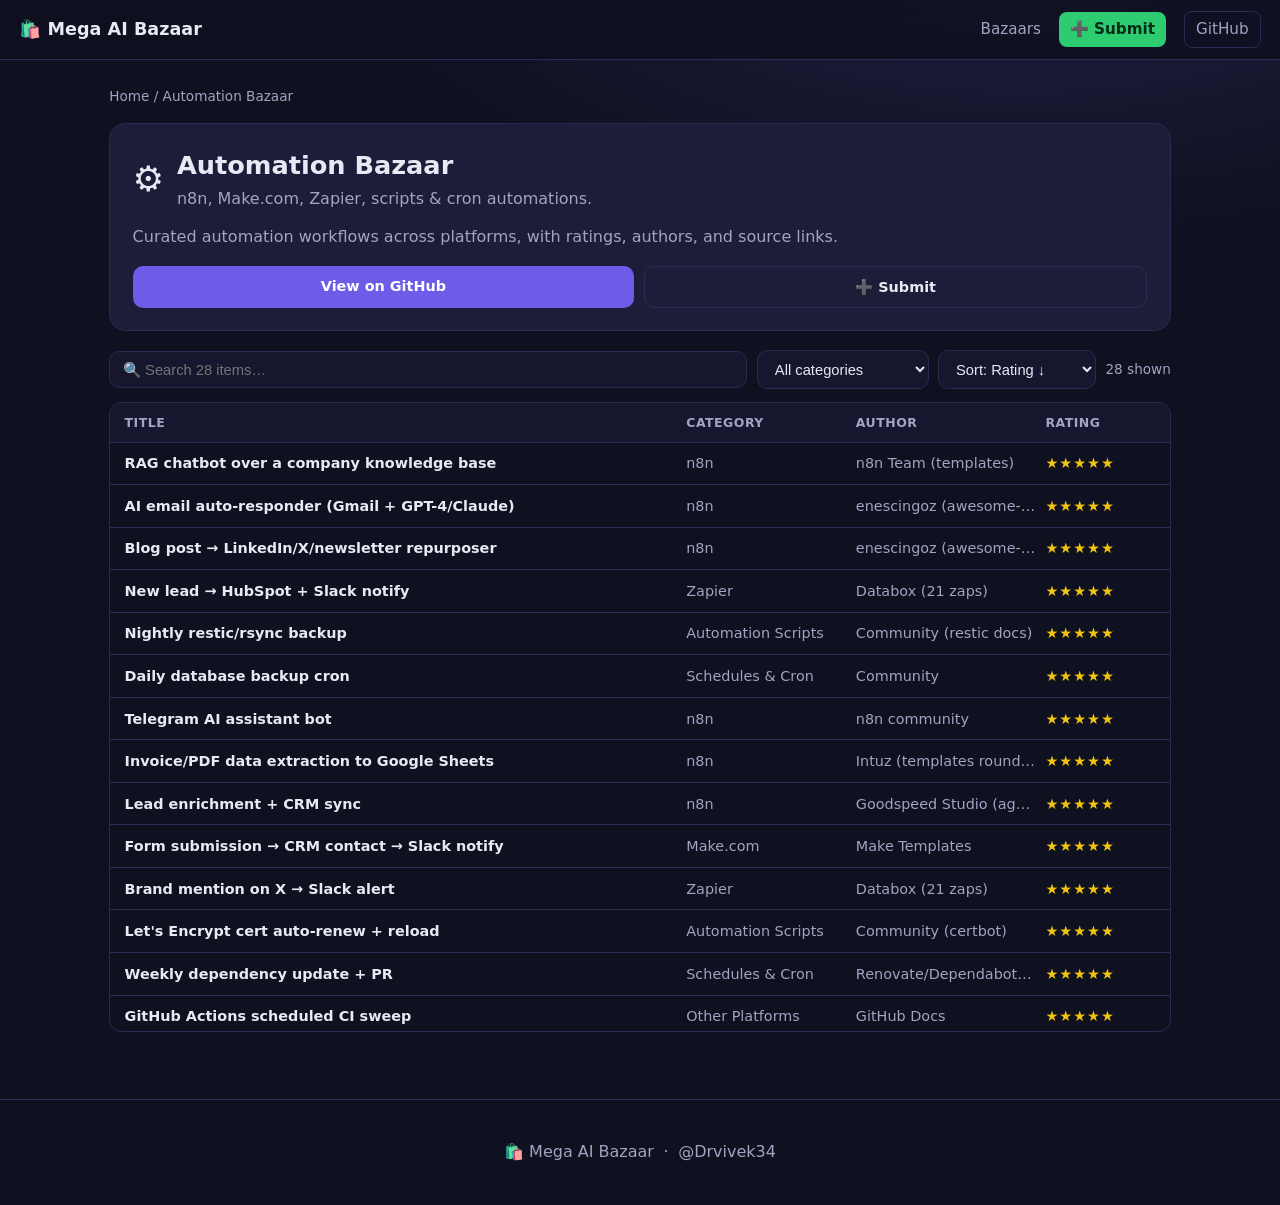
==== b/automation.html @ 2bdaaba1 "feat: per-bazaar item pages (scrollable/searchable) + catalogs + SEO (sitemap, robots, OG, JSON-LD) " ====
<!DOCTYPE html>
<html lang="en">
<head>
<meta charset="UTF-8"/>
<meta name="viewport" content="width=device-width, initial-scale=1.0"/>
<title>Automation Bazaar — all items | Mega AI Bazaar</title>
<meta name="description" content="Curated automation workflows across platforms, with ratings, authors, and source links."/>
<meta name="keywords" content="Automation Bazaar, AI, open source, n8n, make-com, zapier, scripts, schedules-cron, other-platforms"/>
<link rel="canonical" href="https://drvivek34.github.io/Mega-AI-Bazaar/b/automation.html"/>
<meta property="og:type" content="website"/>
<meta property="og:title" content="Automation Bazaar — Mega AI Bazaar"/>
<meta property="og:description" content="Curated automation workflows across platforms, with ratings, authors, and source links."/>
<meta property="og:url" content="https://drvivek34.github.io/Mega-AI-Bazaar/b/automation.html"/>
<meta name="twitter:card" content="summary"/>
<link rel="stylesheet" href="../style.css"/>
<link rel="icon" href="data:image/svg+xml,<svg xmlns='http://www.w3.org/2000/svg' viewBox='0 0 100 100'><text y='.9em' font-size='90'>⚙️</text></svg>"/>
<script type="application/ld+json">
{
  "@context": "https://schema.org",
  "@type": "CollectionPage",
  "name": "Automation Bazaar \u2014 Mega AI Bazaar",
  "description": "Curated automation workflows across platforms, with ratings, authors, and source links.",
  "url": "https://drvivek34.github.io/Mega-AI-Bazaar/b/automation.html",
  "isPartOf": {
    "@type": "WebSite",
    "name": "Mega AI Bazaar",
    "url": "https://drvivek34.github.io/Mega-AI-Bazaar/"
  }
}
</script>
</head>
<body>
<header class="topbar">
  <a class="brand" href="../index.html">🛍️ <span>Mega AI Bazaar</span></a>
  <nav class="nav">
    <a href="../index.html#bazaars">Bazaars</a>
    <a class="nav-cta" href="https://github.com/Drvivek34/Automation-Bazaar/issues/new/choose" target="_blank" rel="noopener">➕ Submit</a>
    <a class="nav-gh" href="https://github.com/Drvivek34/Automation-Bazaar" target="_blank" rel="noopener">GitHub</a>
  </nav>
</header>
<main class="bz-page">
  <p class="breadcrumb"><a href="../index.html">Home</a> / <span id="crumb">Automation Bazaar</span></p>
  <section id="hero" class="bz-hero"></section>
  <section id="controls" class="bz-controls"></section>
  <section id="app" class="bz-list"></section>
</main>
<footer class="footer"><a href="../index.html">🛍️ Mega AI Bazaar</a> · <a href="https://github.com/Drvivek34" target="_blank" rel="noopener">@Drvivek34</a></footer>
<script>window.BAZAAR_ID="automation";</script>
<script src="../bazaar.js"></script>
</body>
</html>
---- style.css ----
:root{
  --bg:#0f1020; --bg2:#16172e; --card:#1c1d38; --ink:#e9e9f5; --muted:#a3a3c2;
  --accent:#6C5CE7; --line:#2a2b50; --cta:#2ecc71;
}
*{box-sizing:border-box}
html{scroll-behavior:smooth}
body{margin:0;font-family:system-ui,-apple-system,Segoe UI,Roboto,Inter,sans-serif;
  background:radial-gradient(1200px 600px at 80% -10%,#23244a 0,var(--bg) 60%);
  color:var(--ink);line-height:1.55}
a{color:inherit;text-decoration:none}

.topbar{position:sticky;top:0;z-index:10;display:flex;align-items:center;justify-content:space-between;
  padding:.7rem 1.2rem;background:rgba(15,16,32,.85);backdrop-filter:blur(8px);border-bottom:1px solid var(--line)}
.brand{font-weight:800;font-size:1.1rem;display:flex;gap:.4rem;align-items:center}
.nav{display:flex;gap:1.1rem;align-items:center;font-size:.95rem}
.nav a{color:var(--muted)}
.nav a:hover{color:var(--ink)}
.nav-cta{background:var(--cta);color:#062b16 !important;font-weight:700;padding:.35rem .7rem;border-radius:8px}
.nav-gh{border:1px solid var(--line);padding:.35rem .7rem;border-radius:8px}

.hero{max-width:880px;margin:0 auto;padding:4rem 1.2rem 2rem;text-align:center}
.hero h1{font-size:clamp(2rem,5vw,3.2rem);margin:0 0 .6rem;letter-spacing:-.02em}
.sub{color:var(--muted);font-size:1.1rem;max-width:680px;margin:0 auto 1.6rem}
.search-wrap{max-width:560px;margin:0 auto}
#search{width:100%;padding:.9rem 1.1rem;border-radius:14px;border:1px solid var(--line);
  background:var(--bg2);color:var(--ink);font-size:1rem;outline:none}
#search:focus{border-color:var(--accent);box-shadow:0 0 0 3px rgba(108,92,231,.25)}
.counts{color:var(--muted);font-size:.85rem;margin-top:.8rem}

.grid{max-width:1100px;margin:1rem auto;padding:0 1.2rem;display:grid;
  grid-template-columns:repeat(auto-fill,minmax(300px,1fr));gap:1.1rem}
.card{background:var(--card);border:1px solid var(--line);border-radius:16px;padding:1.2rem;
  display:flex;flex-direction:column;transition:transform .15s,border-color .15s}
.card:hover{transform:translateY(-3px);border-color:var(--accent)}
.card .top{display:flex;align-items:center;gap:.6rem;margin-bottom:.4rem}
.card .emoji{font-size:1.6rem}
.card h3{margin:0;font-size:1.2rem}
.card .tag{color:var(--muted);font-size:.92rem;margin:.2rem 0 .7rem}
.chips{display:flex;flex-wrap:wrap;gap:.35rem;margin:.4rem 0 1rem}
.chip{font-size:.72rem;background:var(--bg2);border:1px solid var(--line);color:var(--muted);
  padding:.18rem .5rem;border-radius:999px}
.card .actions{margin-top:auto;display:flex;gap:.6rem}
.btn{flex:1;text-align:center;padding:.55rem;border-radius:10px;font-weight:600;font-size:.9rem}
.btn-primary{background:var(--accent);color:#fff}
.btn-ghost{border:1px solid var(--line);color:var(--ink)}
.btn-ghost:hover{border-color:var(--accent)}

.panel{max-width:1000px;margin:2.5rem auto;padding:0 1.2rem}
.panel h2{font-size:1.5rem}
.submit-grid{display:grid;grid-template-columns:repeat(auto-fill,minmax(240px,1fr));gap:.7rem;margin-top:1rem}
.submit-grid a{background:var(--card);border:1px solid var(--line);border-radius:12px;padding:.8rem 1rem;font-weight:600}
.submit-grid a:hover{border-color:var(--cta)}
.muted{color:var(--muted);font-size:.9rem}
code{background:var(--bg2);padding:.1rem .35rem;border-radius:6px;border:1px solid var(--line)}

.footer{text-align:center;color:var(--muted);padding:2.5rem 1rem;border-top:1px solid var(--line);
  margin-top:3rem;display:flex;gap:.6rem;justify-content:center}
.hidden{display:none !important}
mark{background:var(--accent);color:#fff;border-radius:3px;padding:0 .1rem}

/* ---- per-bazaar pages ---- */
.bz-page{max-width:1100px;margin:0 auto;padding:1.2rem}
.breadcrumb{color:var(--muted);font-size:.85rem;margin:.4rem 0 1rem}
.bz-hero{background:var(--card);border:1px solid var(--line);border-radius:16px;padding:1.4rem;margin-bottom:1.2rem}
.bz-top{display:flex;gap:.8rem;align-items:center}
.bz-emoji{font-size:2.2rem}
.bz-top h1{margin:0;font-size:1.6rem}
.bz-tag{margin:.1rem 0 0;color:var(--muted)}
.bz-desc{color:var(--muted);margin:.8rem 0 1rem}
.bz-actions{display:flex;gap:.6rem;flex-wrap:wrap}
.bz-controls{display:flex;gap:.6rem;flex-wrap:wrap;align-items:center;margin-bottom:.8rem}
.bz-controls input,.bz-controls select{padding:.6rem .8rem;border-radius:10px;border:1px solid var(--line);
  background:var(--bg2);color:var(--ink);font-size:.92rem;outline:none}
.bz-controls input{flex:1;min-width:220px}
.bz-controls input:focus,.bz-controls select:focus{border-color:var(--accent)}
.count{color:var(--muted);font-size:.85rem}
.rows{list-style:none;margin:0;padding:0;max-height:70vh;overflow:auto;border:1px solid var(--line);border-radius:12px}
.row{display:grid;grid-template-columns:1fr 160px 180px 110px;gap:.6rem;align-items:center;
  padding:.6rem .9rem;border-bottom:1px solid var(--line);font-size:.9rem}
.row:last-child{border-bottom:none}
.row.head{position:sticky;top:0;background:var(--bg2);color:var(--muted);font-weight:700;font-size:.78rem;text-transform:uppercase;letter-spacing:.04em}
.row:hover:not(.head){background:var(--bg2)}
.r-title{font-weight:600}
.r-cat{color:var(--muted)}
.r-auth{color:var(--muted);overflow:hidden;text-overflow:ellipsis;white-space:nowrap}
.r-rate{color:#f1c40f;letter-spacing:1px}
.notice{background:var(--card);border:1px dashed var(--line);border-radius:12px;padding:1rem;color:var(--muted);margin:.6rem 0}
.cat-grid{display:grid;grid-template-columns:repeat(auto-fill,minmax(220px,1fr));gap:.6rem;margin-top:1rem}
.cat-card{display:flex;justify-content:space-between;background:var(--card);border:1px solid var(--line);
  border-radius:12px;padding:.8rem 1rem;text-transform:capitalize}
.cat-card:hover{border-color:var(--accent)}
.cat-card .arrow{color:var(--muted)}
@media(max-width:640px){.row{grid-template-columns:1fr 90px;}.row .r-cat,.row .r-auth{display:none}}
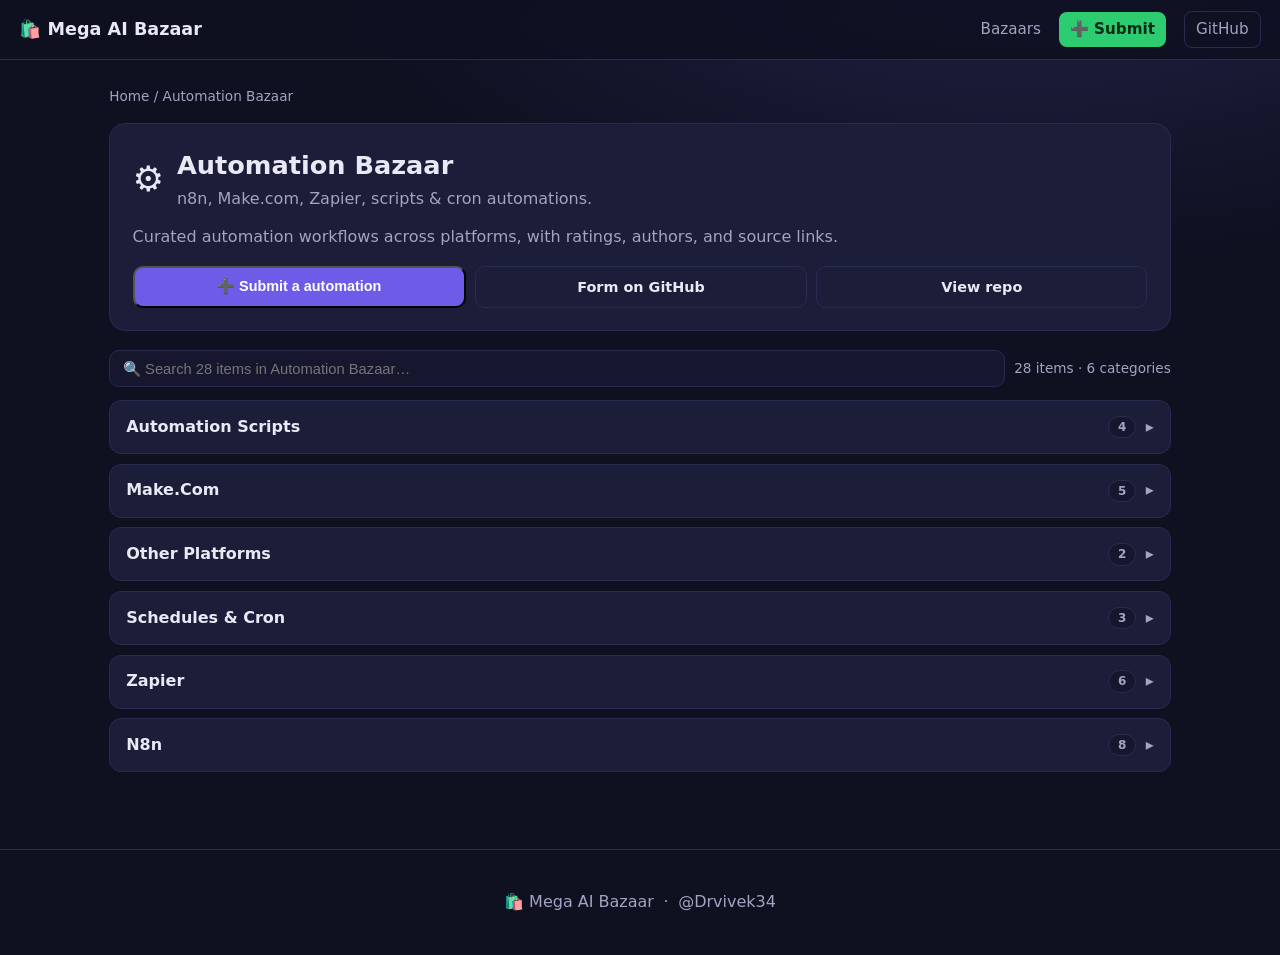
==== commit 6ab38e07: "feat: Supabase backend for shared ratings + on-site submissions (graceful static fallback) Co-Author" ====
--- a/b/automation.html
+++ b/b/automation.html
@@ -46,6 +46,8 @@
 </main>
 <footer class="footer"><a href="../index.html">🛍️ Mega AI Bazaar</a> · <a href="https://github.com/Drvivek34" target="_blank" rel="noopener">@Drvivek34</a></footer>
 <script>window.BAZAAR_ID="automation";</script>
+<script src="../config.js"></script>
+<script src="../supabase.js"></script>
 <script src="../bazaar.js"></script>
 </body>
 </html>
--- a/style.css
+++ b/style.css
@@ -91,3 +91,46 @@
 .cat-card:hover{border-color:var(--accent)}
 .cat-card .arrow{color:var(--muted)}
 @media(max-width:640px){.row{grid-template-columns:1fr 90px;}.row .r-cat,.row .r-auth{display:none}}
+
+/* ---- home: search + scope dropdown ---- */
+.search-wrap{display:flex;gap:.5rem;max-width:640px;margin:0 auto}
+#scope{padding:.9rem .7rem;border-radius:14px;border:1px solid var(--line);background:var(--bg2);color:var(--ink);font-size:.95rem;outline:none;cursor:pointer}
+#scope:focus{border-color:var(--accent)}
+.results{max-width:1000px;margin:1rem auto;padding:0 1.2rem}
+.res-head{color:var(--muted);font-size:.9rem;margin-bottom:.6rem}
+
+/* ---- accordions (click to reveal) ---- */
+.acc{background:var(--card);border:1px solid var(--line);border-radius:12px;margin-bottom:.6rem;overflow:hidden}
+.acc>summary{cursor:pointer;padding:.85rem 1rem;font-weight:600;text-transform:capitalize;list-style:none;display:flex;justify-content:space-between;align-items:center}
+.acc>summary::-webkit-details-marker{display:none}
+.acc>summary::after{content:"▸";color:var(--muted);transition:transform .15s}
+.acc[open]>summary::after{transform:rotate(90deg)}
+.acc-n{background:var(--bg2);border:1px solid var(--line);color:var(--muted);border-radius:999px;padding:.05rem .55rem;font-size:.75rem;margin-left:auto;margin-right:.6rem}
+.acc-body{border-top:1px solid var(--line)}
+.acc-body .rows{max-height:55vh;border:none;border-radius:0}
+
+/* ---- clickable stars ---- */
+.stars{white-space:nowrap;cursor:pointer;user-select:none}
+.star{color:#555;font-size:1rem;padding:0 .02rem}
+.star.on{color:#f1c40f}
+.star.mine{color:#ffd84d}
+.star:hover{color:#f1c40f}
+.stars:has(.star:hover) .star{color:#555}
+.stars:has(.star:nth-child(1):hover) .star:nth-child(-n+1),
+.stars:has(.star:nth-child(2):hover) .star:nth-child(-n+2),
+.stars:has(.star:nth-child(3):hover) .star:nth-child(-n+3),
+.stars:has(.star:nth-child(4):hover) .star:nth-child(-n+4),
+.stars:has(.star:nth-child(5):hover) .star:nth-child(-n+5){color:#f1c40f}
+
+/* ---- submit panel ---- */
+.submit-panel{margin-top:1rem;background:var(--bg2);border:1px solid var(--line);border-radius:12px;padding:1rem}
+.submit-panel h3{margin:.2rem 0 .3rem}
+.submit-panel label{display:block;font-size:.85rem;color:var(--muted);margin:.5rem 0 .1rem}
+.submit-panel input,.submit-panel select,.submit-panel textarea{width:100%;padding:.5rem .6rem;border-radius:8px;border:1px solid var(--line);background:var(--card);color:var(--ink);font-size:.9rem}
+.submit-panel .btn{margin-top:.8rem}
+
+/* ---- toast ---- */
+#toast{position:fixed;bottom:20px;left:50%;transform:translateX(-50%) translateY(20px);background:var(--card);
+  border:1px solid var(--accent);color:var(--ink);padding:.7rem 1rem;border-radius:10px;opacity:0;pointer-events:none;
+  transition:.25s;z-index:50;font-size:.9rem}
+#toast.show{opacity:1;transform:translateX(-50%) translateY(0)}
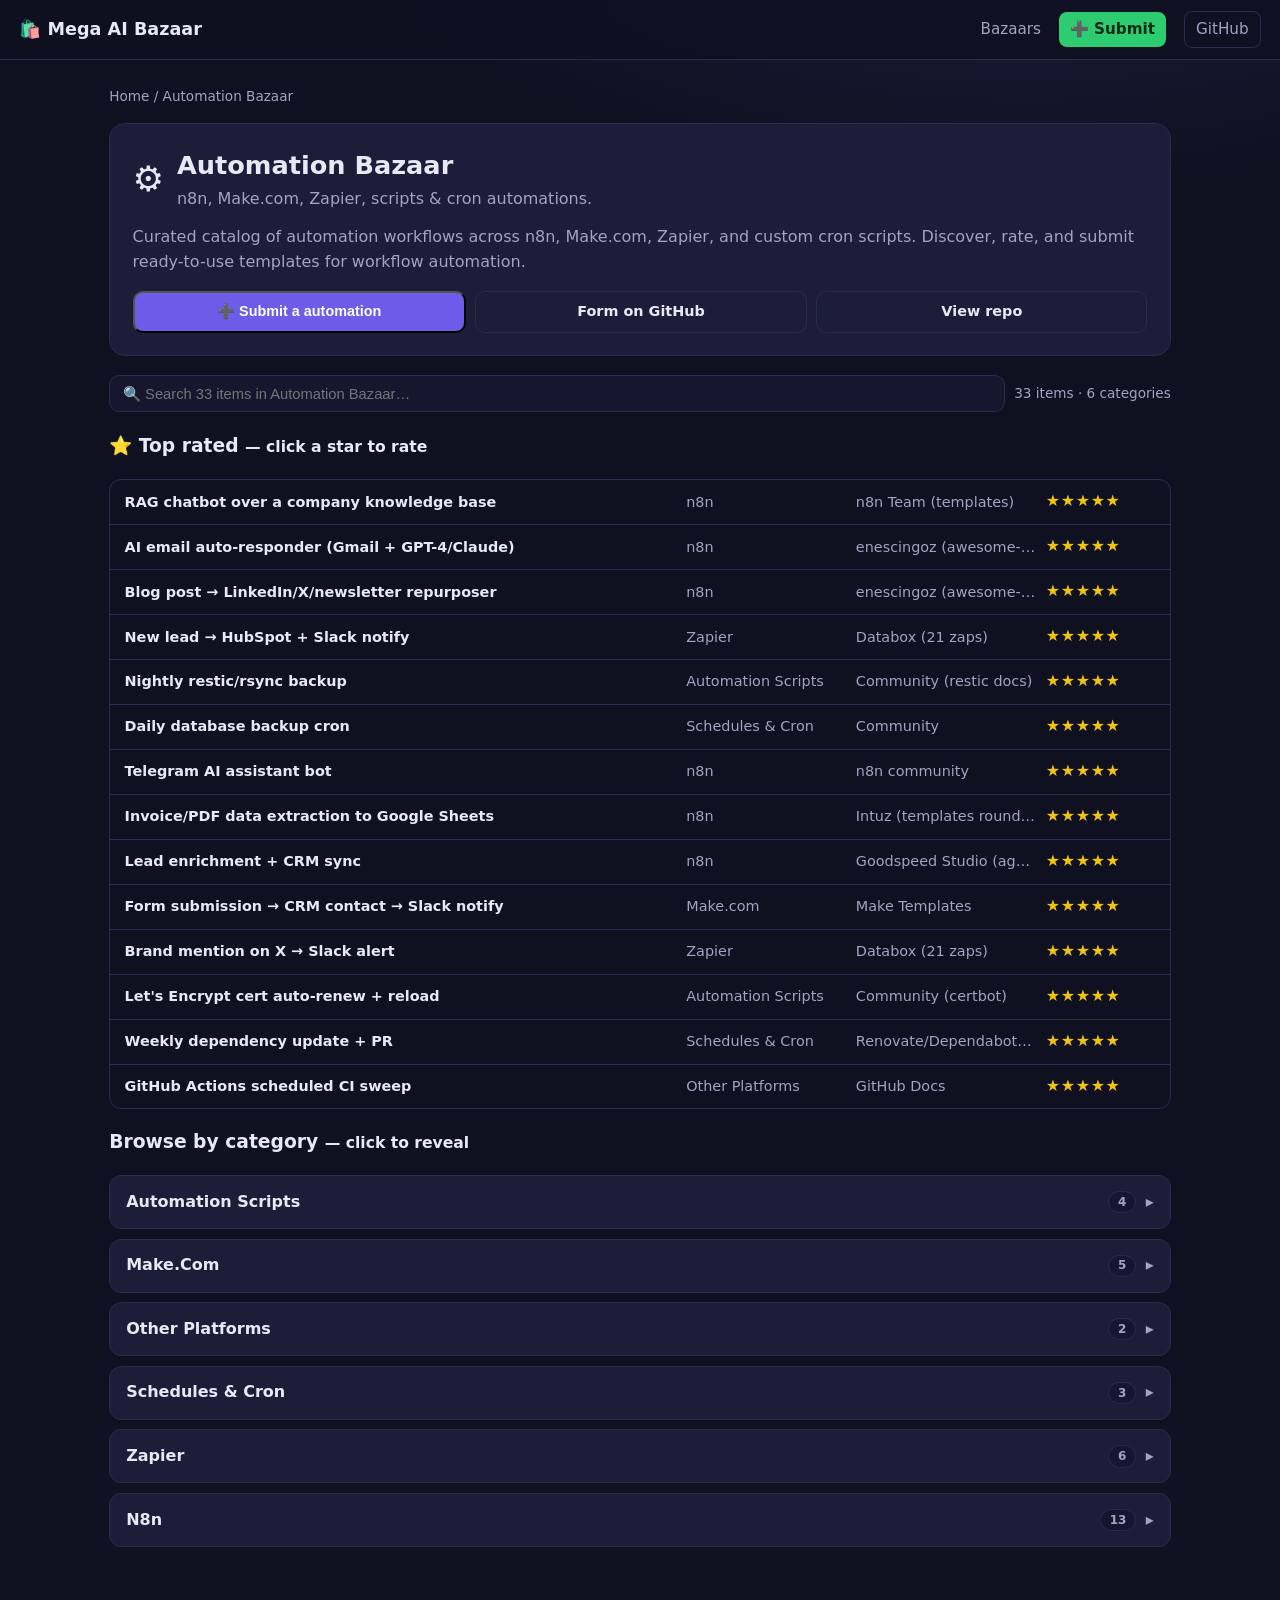
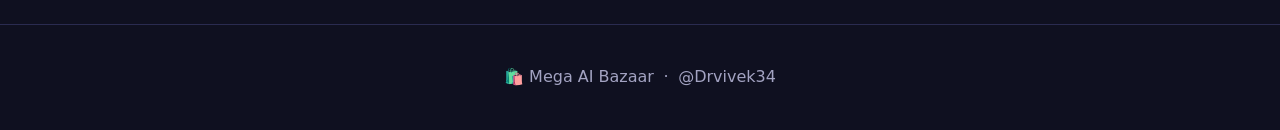
==== commit 94a78041: "seo: complete homepage and subpage audit fixes 2026-06-20" ====
--- a/b/automation.html
+++ b/b/automation.html
@@ -4,12 +4,12 @@
 <meta charset="UTF-8"/>
 <meta name="viewport" content="width=device-width, initial-scale=1.0"/>
 <title>Automation Bazaar — all items | Mega AI Bazaar</title>
-<meta name="description" content="Curated automation workflows across platforms, with ratings, authors, and source links."/>
+<meta name="description" content="Curated catalog of automation workflows across n8n, Make.com, Zapier, and custom cron scripts. Discover, rate, and submit ready-to-use templates for workflow automation."/>
 <meta name="keywords" content="Automation Bazaar, AI, open source, n8n, make-com, zapier, scripts, schedules-cron, other-platforms"/>
 <link rel="canonical" href="https://drvivek34.github.io/Mega-AI-Bazaar/b/automation.html"/>
 <meta property="og:type" content="website"/>
 <meta property="og:title" content="Automation Bazaar — Mega AI Bazaar"/>
-<meta property="og:description" content="Curated automation workflows across platforms, with ratings, authors, and source links."/>
+<meta property="og:description" content="Curated catalog of automation workflows across n8n, Make.com, Zapier, and custom cron scripts. Discover, rate, and submit ready-to-use templates for workflow automation."/>
 <meta property="og:url" content="https://drvivek34.github.io/Mega-AI-Bazaar/b/automation.html"/>
 <meta name="twitter:card" content="summary"/>
 <link rel="stylesheet" href="../style.css"/>
@@ -19,7 +19,7 @@
   "@context": "https://schema.org",
   "@type": "CollectionPage",
   "name": "Automation Bazaar \u2014 Mega AI Bazaar",
-  "description": "Curated automation workflows across platforms, with ratings, authors, and source links.",
+  "description": "Curated catalog of automation workflows across n8n, Make.com, Zapier, and custom cron scripts. Discover, rate, and submit ready-to-use templates for workflow automation.",
   "url": "https://drvivek34.github.io/Mega-AI-Bazaar/b/automation.html",
   "isPartOf": {
     "@type": "WebSite",
@@ -40,7 +40,7 @@
 </header>
 <main class="bz-page">
   <p class="breadcrumb"><a href="../index.html">Home</a> / <span id="crumb">Automation Bazaar</span></p>
-  <section id="hero" class="bz-hero"></section>
+  <section id="hero" class="bz-hero"><div class="bz-top"><span class="bz-emoji">⚙️</span><div><h1>Automation Bazaar</h1><p class="bz-tag">Curated catalog of automation workflows across n8n, Make.com, Zapier, and custom cron scripts. Discover, rate, and submit ready-to-use templates for workflow automation.</p></div></div></section>
   <section id="controls" class="bz-controls"></section>
   <section id="app" class="bz-list"></section>
 </main>
